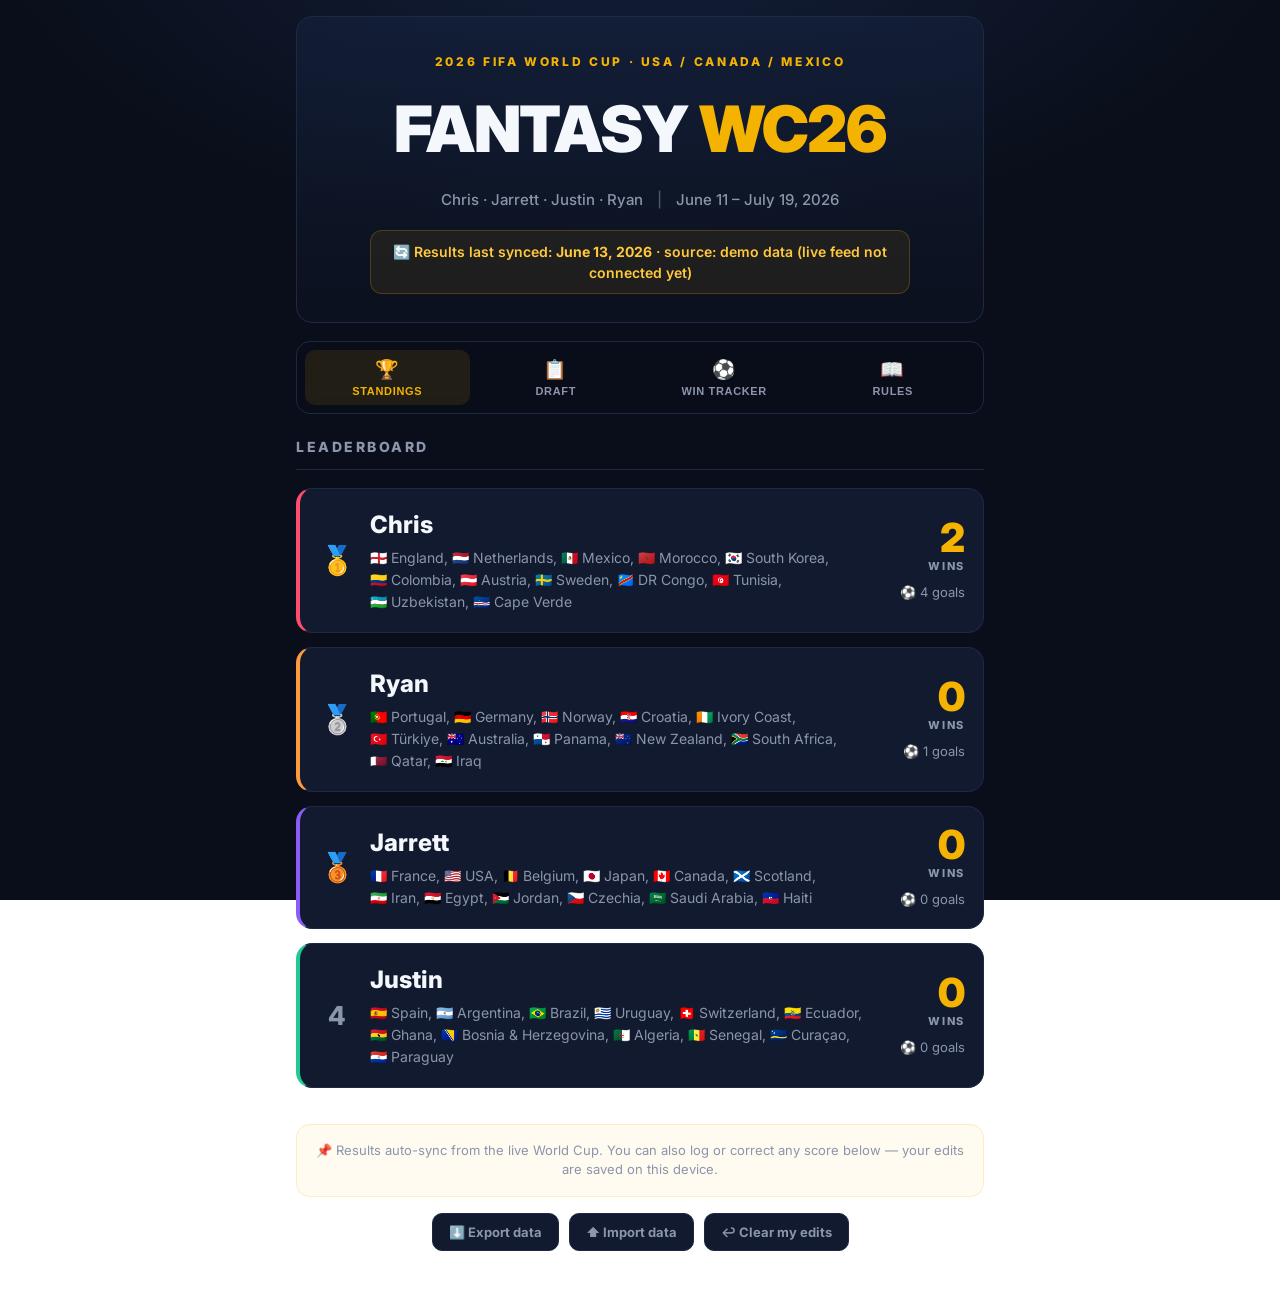
==== index.html @ e70eba18 "Add Fantasy WC26 World Cup draft tracker site Static site (Standings/Draft/Win Tracker/Rules) with: " ====
<!DOCTYPE html>
<html lang="en">
<head>
  <meta charset="UTF-8" />
  <meta name="viewport" content="width=device-width, initial-scale=1.0, viewport-fit=cover" />
  <meta name="theme-color" content="#0a0e1a" />
  <title>Fantasy WC26 — World Cup Draft Tracker</title>
  <meta name="description" content="Live standings for our 2026 FIFA World Cup fantasy draft." />
  <link rel="preconnect" href="https://fonts.googleapis.com" />
  <link rel="preconnect" href="https://fonts.gstatic.com" crossorigin />
  <link href="https://fonts.googleapis.com/css2?family=Inter:wght@400;500;600;700;800;900&display=swap" rel="stylesheet" />
  <link rel="stylesheet" href="css/styles.css" />
</head>
<body>
  <div class="app">
    <!-- Header -->
    <header class="hero">
      <p class="hero__kicker" id="heroKicker">2026 FIFA World Cup · USA / Canada / Mexico</p>
      <h1 class="hero__title">FANTASY <span>WC26</span></h1>
      <p class="hero__meta">
        <span id="heroPlayers">Chris · Jarrett · Justin · Ryan</span>
        <span class="hero__sep">|</span>
        <span id="heroDates">June 11 – July 19, 2026</span>
      </p>
      <p class="hero__sync" id="syncLine">🔄 Loading results…</p>
    </header>

    <!-- Tabs -->
    <nav class="tabs" role="tablist">
      <button class="tab is-active" data-tab="standings" role="tab"><span class="tab__icon">🏆</span><span>STANDINGS</span></button>
      <button class="tab" data-tab="draft" role="tab"><span class="tab__icon">📋</span><span>DRAFT</span></button>
      <button class="tab" data-tab="tracker" role="tab"><span class="tab__icon">⚽</span><span>WIN TRACKER</span></button>
      <button class="tab" data-tab="rules" role="tab"><span class="tab__icon">📖</span><span>RULES</span></button>
    </nav>

    <main class="content">
      <section class="panel is-active" id="panel-standings" role="tabpanel"></section>
      <section class="panel" id="panel-draft" role="tabpanel"></section>
      <section class="panel" id="panel-tracker" role="tabpanel"></section>
      <section class="panel" id="panel-rules" role="tabpanel"></section>
    </main>

    <footer class="footer">
      <div class="note" id="footerNote">
        📌 Results auto-sync from the live World Cup. You can also log or correct any score below — your edits are saved on this device.
      </div>
      <div class="footer__tools">
        <button class="btn btn--ghost" id="exportBtn">⬇️ Export data</button>
        <button class="btn btn--ghost" id="importBtn">⬆️ Import data</button>
        <button class="btn btn--ghost" id="resetBtn">↩️ Clear my edits</button>
        <input type="file" id="importFile" accept="application/json" hidden />
      </div>
    </footer>
  </div>

  <script src="js/config.js"></script>
  <script src="js/app.js"></script>
</body>
</html>
---- css/styles.css ----
:root {
  --bg: #0a0e1a;
  --bg-2: #0d1424;
  --card: #111a2e;
  --card-2: #0f1729;
  --line: #1e2a44;
  --text: #f4f7fc;
  --muted: #8b95ab;
  --gold: #f5b301;
  --gold-soft: #ffc93c;
  --green: #22c993;
  --red: #ff4d6d;
  --radius: 16px;
  --maxw: 720px;
}

* { box-sizing: border-box; }
html, body { margin: 0; padding: 0; }
body {
  background: radial-gradient(1200px 600px at 50% -10%, #13203b 0%, var(--bg) 55%) fixed;
  color: var(--text);
  font-family: "Inter", -apple-system, BlinkMacSystemFont, "Segoe UI", sans-serif;
  -webkit-font-smoothing: antialiased;
  line-height: 1.5;
}

.app { max-width: var(--maxw); margin: 0 auto; padding: 0 16px 64px; }

/* ---- Hero ---- */
.hero {
  text-align: center;
  padding: 36px 18px 28px;
  margin: 16px 0 0;
  background: linear-gradient(180deg, rgba(20,33,60,.65), rgba(13,20,36,.4));
  border: 1px solid var(--line);
  border-radius: var(--radius);
}
.hero__kicker {
  margin: 0 0 10px; font-size: 12px; font-weight: 800; letter-spacing: .22em;
  color: var(--gold); text-transform: uppercase;
}
.hero__title {
  margin: 0; font-size: clamp(36px, 11vw, 64px); font-weight: 900; letter-spacing: -.02em;
}
.hero__title span { color: var(--gold); }
.hero__meta { margin: 12px 0 0; color: var(--muted); font-size: 15px; font-weight: 500; }
.hero__sep { margin: 0 10px; opacity: .5; }
.hero__sync {
  margin: 18px auto 0; max-width: 540px; font-size: 14px; font-weight: 600;
  color: var(--gold-soft); background: rgba(245,179,1,.08);
  border: 1px solid rgba(245,179,1,.22); border-radius: 12px; padding: 10px 14px;
}

/* ---- Tabs ---- */
.tabs {
  position: sticky; top: 0; z-index: 5;
  display: grid; grid-template-columns: repeat(4, 1fr);
  gap: 4px; margin: 18px 0 22px; padding: 8px;
  background: rgba(10,14,26,.92); backdrop-filter: blur(10px);
  border: 1px solid var(--line); border-radius: 14px;
}
.tab {
  display: flex; flex-direction: column; align-items: center; gap: 4px;
  background: none; border: 0; color: var(--muted); cursor: pointer;
  padding: 8px 4px; border-radius: 10px; font-size: 11px; font-weight: 800;
  letter-spacing: .06em; transition: .15s;
}
.tab__icon { font-size: 19px; }
.tab:hover { color: var(--text); }
.tab.is-active { color: var(--gold); background: rgba(245,179,1,.1); }

/* ---- Panels ---- */
.panel { display: none; animation: fade .25s ease; }
.panel.is-active { display: block; }
@keyframes fade { from { opacity: 0; transform: translateY(6px); } to { opacity: 1; transform: none; } }

.section-title {
  font-size: 14px; font-weight: 800; letter-spacing: .18em; text-transform: uppercase;
  color: var(--muted); border-bottom: 1px solid var(--line); padding-bottom: 12px; margin: 4px 0 18px;
}

/* ---- Leaderboard ---- */
.lb-list { display: flex; flex-direction: column; gap: 14px; }
.lb-card {
  display: grid; grid-template-columns: 46px 1fr auto; align-items: center; gap: 10px;
  background: var(--card); border: 1px solid var(--line); border-left: 4px solid var(--c);
  border-radius: var(--radius); padding: 18px 18px 18px 14px;
}
.lb-rank { font-size: 28px; text-align: center; }
.rank__num { font-size: 26px; font-weight: 800; color: var(--muted); }
.lb-name { font-size: 24px; font-weight: 800; margin-bottom: 4px; }
.lb-teams { color: var(--muted); font-size: 14px; line-height: 1.6; }
.lb-score { text-align: right; min-width: 86px; }
.lb-wins { font-size: 40px; font-weight: 900; color: var(--gold); line-height: 1; }
.lb-wins-label { font-size: 11px; font-weight: 800; letter-spacing: .15em; color: var(--muted); }
.lb-goals { font-size: 13px; color: var(--muted); margin-top: 8px; white-space: nowrap; }

/* ---- Chips ---- */
.chip {
  display: inline-block; font-size: 12px; font-weight: 700; color: #fff;
  background: var(--c); border-radius: 999px; padding: 2px 10px; line-height: 1.5;
  white-space: nowrap;
}
.chip--none { background: #33405e; color: var(--muted); }

/* ---- Draft ---- */
.draft-grid { display: grid; grid-template-columns: 1fr 1fr; gap: 14px; }
.draft-card {
  background: var(--card); border: 1px solid var(--line); border-top: 4px solid var(--c);
  border-radius: var(--radius); padding: 16px;
}
.draft-card__head { display: flex; align-items: baseline; justify-content: space-between; margin-bottom: 12px; }
.draft-card__head h3 { margin: 0; font-size: 19px; font-weight: 800; }
.draft-card__count { font-size: 12px; color: var(--muted); font-weight: 600; }
.draft-card__teams { list-style: none; margin: 0; padding: 0; display: flex; flex-direction: column; gap: 7px; }
.draft-card__teams li { font-size: 14px; color: var(--text); }
.dt-flag { margin-right: 4px; }

/* ---- Win tracker ---- */
.trk-help { color: var(--muted); font-size: 13px; margin: -8px 0 20px; }
.trk-group { margin-bottom: 26px; }
.trk-group__title {
  font-size: 13px; font-weight: 800; letter-spacing: .14em; text-transform: uppercase;
  color: var(--muted); margin: 0 0 12px;
}
.match {
  display: grid; grid-template-columns: 1fr auto auto; align-items: center; gap: 12px;
  background: var(--card); border: 1px solid var(--line); border-radius: 14px;
  padding: 14px; margin-bottom: 10px;
}
.match__teams { display: flex; flex-direction: column; gap: 6px; min-width: 0; }
.mt { font-size: 15px; font-weight: 600; display: flex; align-items: center; gap: 6px; flex-wrap: wrap; }
.mt__flag { font-size: 17px; }
.mt__vs { font-size: 12px; color: var(--muted); font-weight: 700; padding-left: 2px; }
.match__score { display: flex; align-items: center; gap: 6px; }
.score {
  width: 46px; height: 46px; text-align: center; font-size: 19px; font-weight: 800;
  color: var(--text); background: var(--card-2); border: 1px solid var(--line);
  border-radius: 10px; -moz-appearance: textfield;
}
.score::-webkit-outer-spin-button, .score::-webkit-inner-spin-button { -webkit-appearance: none; margin: 0; }
.score__dash { color: var(--muted); font-weight: 700; }
.match__pills { display: flex; gap: 6px; }
.pill {
  width: 38px; height: 38px; border-radius: 9px; border: 1px solid var(--line);
  background: var(--card-2); font-weight: 800; font-size: 14px; cursor: pointer; transition: .12s;
}
.pill--win { color: var(--green); }
.pill--draw { color: var(--gold); }
.pill--loss { color: var(--red); }
.pill--win.is-on { background: var(--green); color: #04130d; border-color: var(--green); }
.pill--draw.is-on { background: var(--gold); color: #1a1400; border-color: var(--gold); }
.pill--loss.is-on { background: var(--red); color: #1f0008; border-color: var(--red); }

.tag {
  font-size: 9px; font-weight: 800; letter-spacing: .1em; padding: 2px 6px;
  border-radius: 6px; margin-left: 6px; vertical-align: middle;
}
.tag--live { background: var(--red); color: #fff; animation: pulse 1.4s infinite; }
.tag--edit { background: #33405e; color: var(--muted); }
@keyframes pulse { 50% { opacity: .5; } }

/* ---- Add match ---- */
.add-match {
  background: var(--card); border: 1px dashed var(--line); border-radius: 14px;
  padding: 14px 16px; margin-top: 18px;
}
.add-match summary { cursor: pointer; font-weight: 700; color: var(--gold-soft); }
.add-match__grid {
  display: grid; grid-template-columns: 1fr 1fr; gap: 12px; margin: 16px 0;
}
.add-match__full { grid-column: 1 / -1; }
.add-match label { display: flex; flex-direction: column; gap: 5px; font-size: 12px; color: var(--muted); font-weight: 700; }
.add-match input, .add-match select {
  background: var(--card-2); border: 1px solid var(--line); border-radius: 9px;
  color: var(--text); padding: 9px 10px; font-size: 14px; font-family: inherit;
}

/* ---- Rules ---- */
.rule-card {
  background: var(--card); border: 1px solid var(--line); border-radius: var(--radius);
  padding: 18px 20px; margin-bottom: 14px;
}
.rule-card h3 { margin: 0 0 10px; font-size: 18px; color: var(--gold-soft); font-weight: 800; }
.rule-card p { margin: 0; color: var(--text); }
.rule-card ol { margin: 0; padding-left: 20px; color: var(--text); }
.rule-card li { margin-bottom: 8px; }
.rule-card b { color: var(--text); }

/* ---- Buttons / footer ---- */
.footer { margin-top: 36px; }
.note {
  background: rgba(245,179,1,.06); border: 1px solid rgba(245,179,1,.2);
  border-radius: 14px; padding: 16px; text-align: center; color: var(--muted); font-size: 13px;
}
.footer__tools { display: flex; gap: 10px; justify-content: center; margin-top: 16px; flex-wrap: wrap; }
.btn {
  border-radius: 10px; padding: 10px 16px; font-weight: 700; font-size: 13px;
  cursor: pointer; font-family: inherit; border: 1px solid var(--line); transition: .12s;
}
.btn--ghost { background: var(--card); color: var(--muted); }
.btn--ghost:hover { color: var(--text); border-color: var(--gold); }
.btn--solid { background: var(--gold); color: #1a1400; border-color: var(--gold); margin-top: 4px; }
.btn--solid:hover { background: var(--gold-soft); }
.empty { color: var(--muted); text-align: center; padding: 24px; }

/* ---- Responsive ---- */
@media (max-width: 560px) {
  .draft-grid { grid-template-columns: 1fr; }
  .lb-card { grid-template-columns: 38px 1fr auto; padding-left: 12px; }
  .lb-name { font-size: 21px; }
  .match { grid-template-columns: 1fr; }
  .match__score, .match__pills { justify-content: flex-start; }
  .add-match__grid { grid-template-columns: 1fr; }
}
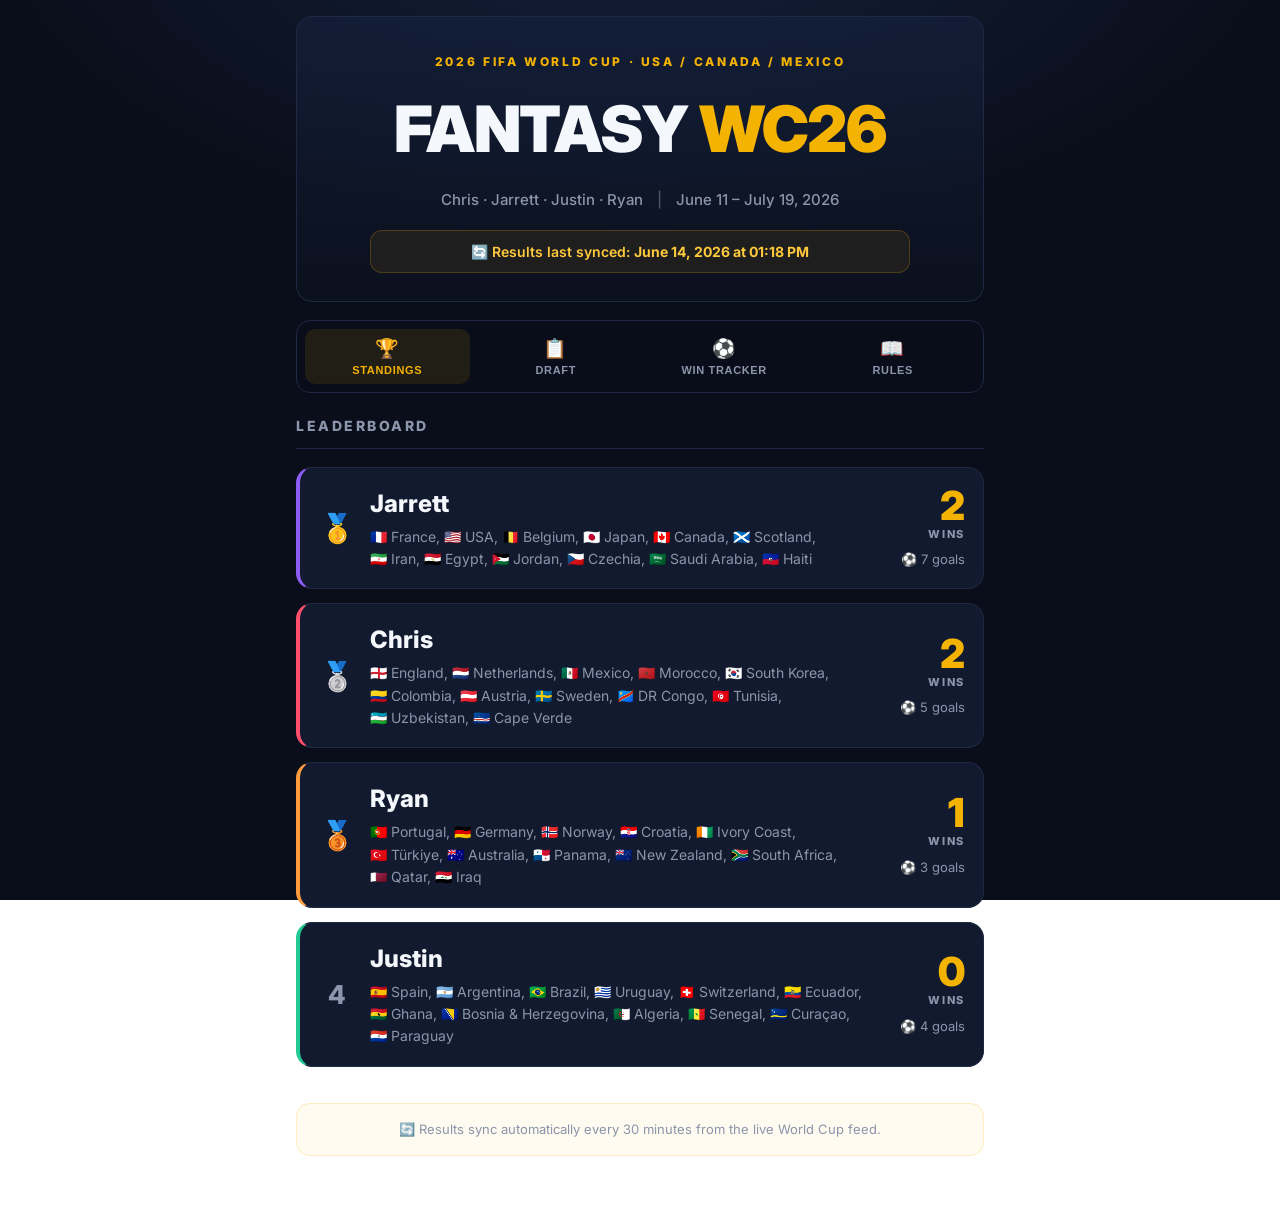
==== commit 52773dc7: "Remove manual entry — site is now read-only, results auto-sync only https://claude.ai/code/session_0" ====
--- a/index.html
+++ b/index.html
@@ -6,6 +6,12 @@
   <meta name="theme-color" content="#0a0e1a" />
   <title>Fantasy WC26 — World Cup Draft Tracker</title>
   <meta name="description" content="Live standings for our 2026 FIFA World Cup fantasy draft." />
+  <link rel="icon" href="favicon.svg" type="image/svg+xml" />
+  <link rel="apple-touch-icon" href="favicon.svg" />
+  <link rel="manifest" href="manifest.webmanifest" />
+  <meta name="apple-mobile-web-app-capable" content="yes" />
+  <meta name="apple-mobile-web-app-status-bar-style" content="black-translucent" />
+  <meta name="apple-mobile-web-app-title" content="WC26" />
   <link rel="preconnect" href="https://fonts.googleapis.com" />
   <link rel="preconnect" href="https://fonts.gstatic.com" crossorigin />
   <link href="https://fonts.googleapis.com/css2?family=Inter:wght@400;500;600;700;800;900&display=swap" rel="stylesheet" />
@@ -41,14 +47,8 @@
     </main>
 
     <footer class="footer">
-      <div class="note" id="footerNote">
-        📌 Results auto-sync from the live World Cup. You can also log or correct any score below — your edits are saved on this device.
-      </div>
-      <div class="footer__tools">
-        <button class="btn btn--ghost" id="exportBtn">⬇️ Export data</button>
-        <button class="btn btn--ghost" id="importBtn">⬆️ Import data</button>
-        <button class="btn btn--ghost" id="resetBtn">↩️ Clear my edits</button>
-        <input type="file" id="importFile" accept="application/json" hidden />
+      <div class="note">
+        🔄 Results sync automatically every 30 minutes from the live World Cup feed.
       </div>
     </footer>
   </div>
--- a/css/styles.css
+++ b/css/styles.css
@@ -79,6 +79,22 @@
   color: var(--muted); border-bottom: 1px solid var(--line); padding-bottom: 12px; margin: 4px 0 18px;
 }
 
+.hero__sync.is-flash { animation: flashSync 1.2s ease; }
+@keyframes flashSync {
+  0%, 100% { background: rgba(245,179,1,.08); }
+  30% { background: rgba(34,201,147,.22); border-color: var(--green); }
+}
+
+/* ---- Champion banner ---- */
+.champ-banner {
+  display: flex; align-items: center; gap: 16px; margin-bottom: 20px;
+  background: linear-gradient(135deg, rgba(245,179,1,.18), rgba(245,179,1,.05));
+  border: 1px solid rgba(245,179,1,.4); border-radius: var(--radius); padding: 18px 20px;
+}
+.champ-banner__cup { font-size: 40px; }
+.champ-banner__title { font-size: 19px; font-weight: 800; }
+.champ-banner__owner { color: var(--muted); font-size: 14px; margin-top: 6px; }
+
 /* ---- Leaderboard ---- */
 .lb-list { display: flex; flex-direction: column; gap: 14px; }
 .lb-card {
@@ -113,8 +129,16 @@
 .draft-card__head h3 { margin: 0; font-size: 19px; font-weight: 800; }
 .draft-card__count { font-size: 12px; color: var(--muted); font-weight: 600; }
 .draft-card__teams { list-style: none; margin: 0; padding: 0; display: flex; flex-direction: column; gap: 7px; }
-.draft-card__teams li { font-size: 14px; color: var(--text); }
-.dt-flag { margin-right: 4px; }
+.draft-card__teams li { font-size: 14px; color: var(--text); display: flex; align-items: center; gap: 6px; }
+.dt-flag { flex: none; }
+.dt-name { flex: 1 1 auto; min-width: 0; }
+.dt-rec { flex: none; font-size: 12px; font-weight: 700; color: var(--gold-soft); }
+.dt-rec--none { color: var(--muted); font-weight: 500; }
+.dt-out {
+  flex: none; font-size: 9px; font-weight: 800; letter-spacing: .08em;
+  background: rgba(255,77,109,.18); color: var(--red); border: 1px solid rgba(255,77,109,.4);
+  border-radius: 5px; padding: 1px 5px;
+}
 
 /* ---- Win tracker ---- */
 .trk-help { color: var(--muted); font-size: 13px; margin: -8px 0 20px; }
@@ -124,33 +148,25 @@
   color: var(--muted); margin: 0 0 12px;
 }
 .match {
-  display: grid; grid-template-columns: 1fr auto auto; align-items: center; gap: 12px;
+  display: flex; align-items: center; justify-content: space-between; gap: 12px;
   background: var(--card); border: 1px solid var(--line); border-radius: 14px;
-  padding: 14px; margin-bottom: 10px;
-}
-.match__teams { display: flex; flex-direction: column; gap: 6px; min-width: 0; }
+  padding: 14px 16px; margin-bottom: 10px;
+}
+.match__teams { display: flex; flex-direction: column; gap: 6px; min-width: 0; flex: 1; }
 .mt { font-size: 15px; font-weight: 600; display: flex; align-items: center; gap: 6px; flex-wrap: wrap; }
 .mt__flag { font-size: 17px; }
 .mt__vs { font-size: 12px; color: var(--muted); font-weight: 700; padding-left: 2px; }
-.match__score { display: flex; align-items: center; gap: 6px; }
-.score {
-  width: 46px; height: 46px; text-align: center; font-size: 19px; font-weight: 800;
-  color: var(--text); background: var(--card-2); border: 1px solid var(--line);
-  border-radius: 10px; -moz-appearance: textfield;
-}
-.score::-webkit-outer-spin-button, .score::-webkit-inner-spin-button { -webkit-appearance: none; margin: 0; }
-.score__dash { color: var(--muted); font-weight: 700; }
-.match__pills { display: flex; gap: 6px; }
-.pill {
-  width: 38px; height: 38px; border-radius: 9px; border: 1px solid var(--line);
-  background: var(--card-2); font-weight: 800; font-size: 14px; cursor: pointer; transition: .12s;
-}
-.pill--win { color: var(--green); }
-.pill--draw { color: var(--gold); }
-.pill--loss { color: var(--red); }
-.pill--win.is-on { background: var(--green); color: #04130d; border-color: var(--green); }
-.pill--draw.is-on { background: var(--gold); color: #1a1400; border-color: var(--gold); }
-.pill--loss.is-on { background: var(--red); color: #1f0008; border-color: var(--red); }
+.match__right { display: flex; flex-direction: column; align-items: flex-end; gap: 6px; flex: none; }
+.match__score-display {
+  font-size: 22px; font-weight: 900; color: var(--text); letter-spacing: .04em; white-space: nowrap;
+}
+.result-badge {
+  font-size: 11px; font-weight: 800; letter-spacing: .06em; padding: 3px 9px;
+  border-radius: 7px; white-space: nowrap;
+}
+.result-badge--w { background: rgba(34,201,147,.15); color: var(--green); border: 1px solid rgba(34,201,147,.3); }
+.result-badge--l { background: rgba(255,77,109,.12); color: var(--red); border: 1px solid rgba(255,77,109,.25); }
+.result-badge--d { background: rgba(245,179,1,.1); color: var(--gold-soft); border: 1px solid rgba(245,179,1,.25); }
 
 .tag {
   font-size: 9px; font-weight: 800; letter-spacing: .1em; padding: 2px 6px;
@@ -160,21 +176,6 @@
 .tag--edit { background: #33405e; color: var(--muted); }
 @keyframes pulse { 50% { opacity: .5; } }
 
-/* ---- Add match ---- */
-.add-match {
-  background: var(--card); border: 1px dashed var(--line); border-radius: 14px;
-  padding: 14px 16px; margin-top: 18px;
-}
-.add-match summary { cursor: pointer; font-weight: 700; color: var(--gold-soft); }
-.add-match__grid {
-  display: grid; grid-template-columns: 1fr 1fr; gap: 12px; margin: 16px 0;
-}
-.add-match__full { grid-column: 1 / -1; }
-.add-match label { display: flex; flex-direction: column; gap: 5px; font-size: 12px; color: var(--muted); font-weight: 700; }
-.add-match input, .add-match select {
-  background: var(--card-2); border: 1px solid var(--line); border-radius: 9px;
-  color: var(--text); padding: 9px 10px; font-size: 14px; font-family: inherit;
-}
 
 /* ---- Rules ---- */
 .rule-card {
@@ -193,15 +194,6 @@
   background: rgba(245,179,1,.06); border: 1px solid rgba(245,179,1,.2);
   border-radius: 14px; padding: 16px; text-align: center; color: var(--muted); font-size: 13px;
 }
-.footer__tools { display: flex; gap: 10px; justify-content: center; margin-top: 16px; flex-wrap: wrap; }
-.btn {
-  border-radius: 10px; padding: 10px 16px; font-weight: 700; font-size: 13px;
-  cursor: pointer; font-family: inherit; border: 1px solid var(--line); transition: .12s;
-}
-.btn--ghost { background: var(--card); color: var(--muted); }
-.btn--ghost:hover { color: var(--text); border-color: var(--gold); }
-.btn--solid { background: var(--gold); color: #1a1400; border-color: var(--gold); margin-top: 4px; }
-.btn--solid:hover { background: var(--gold-soft); }
 .empty { color: var(--muted); text-align: center; padding: 24px; }
 
 /* ---- Responsive ---- */
@@ -209,7 +201,6 @@
   .draft-grid { grid-template-columns: 1fr; }
   .lb-card { grid-template-columns: 38px 1fr auto; padding-left: 12px; }
   .lb-name { font-size: 21px; }
-  .match { grid-template-columns: 1fr; }
-  .match__score, .match__pills { justify-content: flex-start; }
-  .add-match__grid { grid-template-columns: 1fr; }
-}
+  .match { flex-direction: column; align-items: flex-start; }
+  .match__right { align-items: flex-start; }
+}
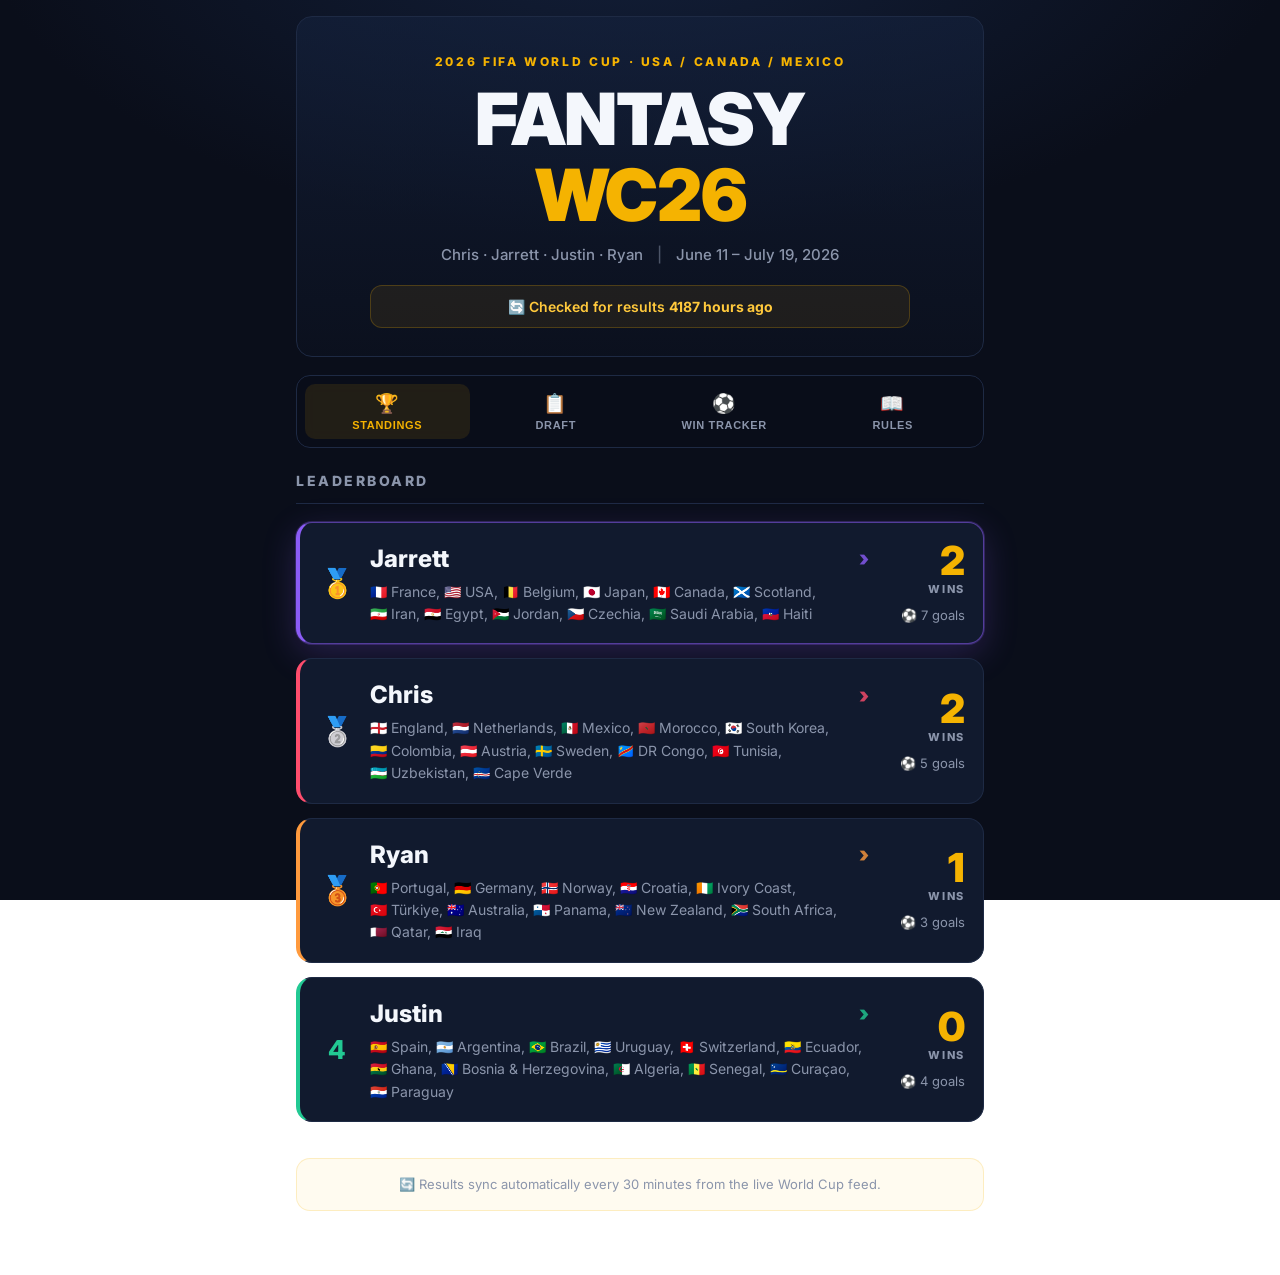
==== commit 0a75ed85: "Add clickable player/team breakdown modals; fix stale-code SW; dynamic color polish - Tap any player" ====
--- a/index.html
+++ b/index.html
@@ -53,7 +53,10 @@
     </footer>
   </div>
 
+  <div id="modal" class="modal" hidden></div>
+
   <script src="js/config.js"></script>
   <script src="js/app.js"></script>
+
 </body>
 </html>
--- a/css/styles.css
+++ b/css/styles.css
@@ -40,15 +40,21 @@
   color: var(--gold); text-transform: uppercase;
 }
 .hero__title {
-  margin: 0; font-size: clamp(36px, 11vw, 64px); font-weight: 900; letter-spacing: -.02em;
-}
-.hero__title span { color: var(--gold); }
+  margin: 0; font-size: clamp(48px, 13vw, 72px); font-weight: 900; letter-spacing: -.02em;
+  line-height: 1.05;
+}
+.hero__title span { color: var(--gold); display: block; }
 .hero__meta { margin: 12px 0 0; color: var(--muted); font-size: 15px; font-weight: 500; }
 .hero__sep { margin: 0 10px; opacity: .5; }
 .hero__sync {
   margin: 18px auto 0; max-width: 540px; font-size: 14px; font-weight: 600;
   color: var(--gold-soft); background: rgba(245,179,1,.08);
   border: 1px solid rgba(245,179,1,.22); border-radius: 12px; padding: 10px 14px;
+}
+.hero__sync.is-flash { animation: flashSync 1.2s ease; }
+@keyframes flashSync {
+  0%, 100% { background: rgba(245,179,1,.08); }
+  30% { background: rgba(34,201,147,.22); border-color: var(--green); }
 }
 
 /* ---- Tabs ---- */
@@ -79,12 +85,6 @@
   color: var(--muted); border-bottom: 1px solid var(--line); padding-bottom: 12px; margin: 4px 0 18px;
 }
 
-.hero__sync.is-flash { animation: flashSync 1.2s ease; }
-@keyframes flashSync {
-  0%, 100% { background: rgba(245,179,1,.08); }
-  30% { background: rgba(34,201,147,.22); border-color: var(--green); }
-}
-
 /* ---- Champion banner ---- */
 .champ-banner {
   display: flex; align-items: center; gap: 16px; margin-bottom: 20px;
@@ -101,10 +101,22 @@
   display: grid; grid-template-columns: 46px 1fr auto; align-items: center; gap: 10px;
   background: var(--card); border: 1px solid var(--line); border-left: 4px solid var(--c);
   border-radius: var(--radius); padding: 18px 18px 18px 14px;
+  transition: box-shadow .2s;
+}
+.lb-card.clickable { cursor: pointer; }
+.lb-card.clickable:hover { border-color: var(--c); }
+.lb-card.is-leader {
+  border-color: color-mix(in srgb, var(--c) 55%, transparent);
+  border-left-color: var(--c);
+  box-shadow: 0 0 0 1px color-mix(in srgb, var(--c) 25%, transparent),
+              0 10px 34px color-mix(in srgb, var(--c) 22%, transparent);
 }
 .lb-rank { font-size: 28px; text-align: center; }
-.rank__num { font-size: 26px; font-weight: 800; color: var(--muted); }
-.lb-name { font-size: 24px; font-weight: 800; margin-bottom: 4px; }
+.rank__num { font-size: 26px; font-weight: 800; color: var(--c); }
+.lb-name { font-size: 24px; font-weight: 800; margin-bottom: 4px; display: flex; align-items: center; gap: 6px; }
+.lb-go { color: var(--c); font-weight: 900; font-size: 22px; opacity: .8; margin-left: auto; }
+.team-link { cursor: pointer; }
+.lb-teams .team-link:hover { color: var(--text); text-decoration: underline; }
 .lb-teams { color: var(--muted); font-size: 14px; line-height: 1.6; }
 .lb-score { text-align: right; min-width: 86px; }
 .lb-wins { font-size: 40px; font-weight: 900; color: var(--gold); line-height: 1; }
@@ -127,7 +139,7 @@
 }
 .draft-card__head { display: flex; align-items: baseline; justify-content: space-between; margin-bottom: 12px; }
 .draft-card__head h3 { margin: 0; font-size: 19px; font-weight: 800; }
-.draft-card__count { font-size: 12px; color: var(--muted); font-weight: 600; }
+.draft-card__count { font-size: 12px; color: var(--gold-soft); font-weight: 700; }
 .draft-card__teams { list-style: none; margin: 0; padding: 0; display: flex; flex-direction: column; gap: 7px; }
 .draft-card__teams li { font-size: 14px; color: var(--text); display: flex; align-items: center; gap: 6px; }
 .dt-flag { flex: none; }
@@ -141,41 +153,55 @@
 }
 
 /* ---- Win tracker ---- */
-.trk-help { color: var(--muted); font-size: 13px; margin: -8px 0 20px; }
-.trk-group { margin-bottom: 26px; }
+.trk-group { margin-bottom: 30px; }
 .trk-group__title {
   font-size: 13px; font-weight: 800; letter-spacing: .14em; text-transform: uppercase;
   color: var(--muted); margin: 0 0 12px;
 }
+
+/* Match card: scoreboard style */
 .match {
-  display: flex; align-items: center; justify-content: space-between; gap: 12px;
-  background: var(--card); border: 1px solid var(--line); border-radius: 14px;
-  padding: 14px 16px; margin-bottom: 10px;
-}
-.match__teams { display: flex; flex-direction: column; gap: 6px; min-width: 0; flex: 1; }
-.mt { font-size: 15px; font-weight: 600; display: flex; align-items: center; gap: 6px; flex-wrap: wrap; }
-.mt__flag { font-size: 17px; }
-.mt__vs { font-size: 12px; color: var(--muted); font-weight: 700; padding-left: 2px; }
-.match__right { display: flex; flex-direction: column; align-items: flex-end; gap: 6px; flex: none; }
+  background: var(--card); border: 1px solid var(--line); border-left: 4px solid transparent;
+  border-radius: 14px; padding: 14px 16px; margin-bottom: 10px;
+}
+.match.is-live { border-left-color: var(--red); }
+.match.is-home-win { border-left-color: var(--green); }
+.match.is-away-win { border-left-color: var(--red); }
+.match.is-draw { border-left-color: var(--gold); }
+.match.is-scheduled { border-left-color: var(--line); }
+
+.match__scoreboard {
+  display: grid; grid-template-columns: 1fr auto 1fr; align-items: center; gap: 10px;
+}
+.match__team { display: flex; flex-direction: column; gap: 4px; }
+.match__team--home { align-items: flex-start; }
+.match__team--away { align-items: flex-end; text-align: right; }
+.mt__flag { font-size: 20px; line-height: 1; }
+.mt__name { font-size: 15px; font-weight: 700; }
+.mt__chip { margin-top: 2px; }
+
+.match__center { display: flex; flex-direction: column; align-items: center; gap: 6px; }
 .match__score-display {
-  font-size: 22px; font-weight: 900; color: var(--text); letter-spacing: .04em; white-space: nowrap;
-}
+  font-size: 28px; font-weight: 900; letter-spacing: .05em; white-space: nowrap; color: var(--text);
+}
+.match__score-display.is-pending { color: var(--muted); font-size: 22px; }
+
 .result-badge {
-  font-size: 11px; font-weight: 800; letter-spacing: .06em; padding: 3px 9px;
-  border-radius: 7px; white-space: nowrap;
+  font-size: 10px; font-weight: 800; letter-spacing: .07em; padding: 3px 10px;
+  border-radius: 6px; white-space: nowrap; text-transform: uppercase;
 }
 .result-badge--w { background: rgba(34,201,147,.15); color: var(--green); border: 1px solid rgba(34,201,147,.3); }
 .result-badge--l { background: rgba(255,77,109,.12); color: var(--red); border: 1px solid rgba(255,77,109,.25); }
 .result-badge--d { background: rgba(245,179,1,.1); color: var(--gold-soft); border: 1px solid rgba(245,179,1,.25); }
 
-.tag {
-  font-size: 9px; font-weight: 800; letter-spacing: .1em; padding: 2px 6px;
-  border-radius: 6px; margin-left: 6px; vertical-align: middle;
-}
-.tag--live { background: var(--red); color: #fff; animation: pulse 1.4s infinite; }
-.tag--edit { background: #33405e; color: var(--muted); }
+.tag--live {
+  font-size: 9px; font-weight: 800; letter-spacing: .1em; padding: 2px 7px;
+  border-radius: 6px; background: var(--red); color: #fff;
+  animation: pulse 1.4s infinite;
+}
 @keyframes pulse { 50% { opacity: .5; } }
 
+.match__date { font-size: 11px; color: var(--muted); font-weight: 600; margin-top: 8px; text-align: center; }
 
 /* ---- Rules ---- */
 .rule-card {
@@ -188,7 +214,7 @@
 .rule-card li { margin-bottom: 8px; }
 .rule-card b { color: var(--text); }
 
-/* ---- Buttons / footer ---- */
+/* ---- Footer ---- */
 .footer { margin-top: 36px; }
 .note {
   background: rgba(245,179,1,.06); border: 1px solid rgba(245,179,1,.2);
@@ -196,11 +222,102 @@
 }
 .empty { color: var(--muted); text-align: center; padding: 24px; }
 
+/* clickable affordances */
+.match__team.team-link { cursor: pointer; border-radius: 8px; padding: 4px; margin: -4px; transition: background .12s; }
+.match__team.team-link:hover { background: rgba(255,255,255,.04); }
+.draft-card__teams li.team-link { cursor: pointer; border-radius: 8px; padding: 4px 6px; margin: 0 -6px; transition: background .12s; }
+.draft-card__teams li.team-link:hover { background: rgba(255,255,255,.05); }
+
+/* =====================================================================
+   Modal / detail breakdowns
+   ===================================================================== */
+body.modal-open { overflow: hidden; }
+.modal { position: fixed; inset: 0; z-index: 50; display: flex; justify-content: center; align-items: flex-end; }
+.modal__backdrop { position: absolute; inset: 0; background: rgba(4,7,14,.7); backdrop-filter: blur(3px); animation: fade .2s ease; }
+.modal__sheet {
+  position: relative; width: 100%; max-width: var(--maxw); max-height: 92vh;
+  background: var(--bg-2); border: 1px solid var(--line);
+  border-radius: 20px 20px 0 0; display: flex; flex-direction: column;
+  animation: sheetUp .26s cubic-bezier(.2,.8,.2,1);
+}
+@keyframes sheetUp { from { transform: translateY(40px); opacity: .6; } to { transform: none; opacity: 1; } }
+.modal__bar {
+  display: flex; align-items: center; justify-content: space-between;
+  padding: 12px 14px; border-bottom: 1px solid var(--line); flex: none;
+}
+.modal__btn {
+  background: none; border: 0; color: var(--gold-soft); font-weight: 700; font-size: 15px;
+  cursor: pointer; font-family: inherit; padding: 6px 8px; border-radius: 8px;
+}
+.modal__btn:hover { background: rgba(255,255,255,.05); }
+.modal__close { color: var(--muted); }
+.modal__content { overflow-y: auto; padding: 20px; -webkit-overflow-scrolling: touch; }
+
+.detail__head { display: flex; align-items: center; gap: 14px; margin-bottom: 18px; }
+.detail__flag { font-size: 44px; line-height: 1; }
+.detail__rank {
+  width: 48px; height: 48px; flex: none; display: flex; align-items: center; justify-content: center;
+  font-size: 22px; font-weight: 900; border-radius: 12px;
+  background: color-mix(in srgb, var(--c) 18%, transparent);
+  border: 1px solid color-mix(in srgb, var(--c) 50%, transparent); color: var(--c);
+}
+.detail__title { font-size: 26px; font-weight: 900; }
+.detail__sub { color: var(--muted); font-size: 14px; margin-top: 2px; }
+
+.detail__stats {
+  display: grid; grid-template-columns: repeat(auto-fit, minmax(72px, 1fr)); gap: 8px; margin-bottom: 16px;
+}
+.stat { background: var(--card); border: 1px solid var(--line); border-radius: 12px; padding: 12px 8px; text-align: center; }
+.stat__v { font-size: 24px; font-weight: 900; color: var(--text); }
+.stat__v--sm { font-size: 13px; line-height: 1.3; padding: 5px 0; }
+.stat__k { font-size: 10px; font-weight: 700; letter-spacing: .08em; text-transform: uppercase; color: var(--muted); margin-top: 4px; }
+
+.detail__status {
+  text-align: center; font-weight: 800; font-size: 13px; letter-spacing: .04em;
+  padding: 10px; border-radius: 10px; margin-bottom: 18px;
+  background: rgba(34,201,147,.12); color: var(--green); border: 1px solid rgba(34,201,147,.25);
+}
+.detail__status.is-out { background: rgba(255,77,109,.12); color: var(--red); border-color: rgba(255,77,109,.3); }
+.detail__h { font-size: 12px; font-weight: 800; letter-spacing: .12em; text-transform: uppercase; color: var(--muted); margin: 0 0 12px; }
+
+.dt-match {
+  display: grid; grid-template-columns: 1fr auto; gap: 4px 12px; align-items: center;
+  background: var(--card); border: 1px solid var(--line); border-radius: 12px; padding: 12px 14px; margin-bottom: 8px;
+}
+.dt-match__opp { font-size: 15px; font-weight: 600; }
+.dt-match__opp .team-link:hover { text-decoration: underline; }
+.dt-match__score { font-size: 17px; font-weight: 800; white-space: nowrap; display: flex; align-items: center; gap: 8px; }
+.dt-match__meta { grid-column: 1 / -1; font-size: 11px; color: var(--muted); font-weight: 600; }
+
+.rb { font-size: 11px; font-weight: 900; width: 22px; height: 22px; display: inline-flex; align-items: center; justify-content: center; border-radius: 6px; }
+.rb--w { background: var(--green); color: #04130d; }
+.rb--l { background: var(--red); color: #1f0008; }
+.rb--d { background: var(--gold); color: #1a1400; }
+.rb--live { background: var(--red); color: #fff; width: auto; padding: 0 7px; animation: pulse 1.4s infinite; }
+
+.pd-teams { display: flex; flex-direction: column; gap: 7px; }
+.pd-team {
+  display: flex; align-items: center; justify-content: space-between; gap: 10px;
+  background: var(--card); border: 1px solid var(--line); border-radius: 12px; padding: 12px 14px; cursor: pointer;
+  transition: border-color .12s;
+}
+.pd-team:hover { border-color: var(--gold); }
+.pd-team__name { font-size: 15px; font-weight: 700; }
+.pd-team__rec { font-size: 12px; font-weight: 700; color: var(--gold-soft); display: flex; align-items: center; gap: 8px; white-space: nowrap; }
+.pd-team__rec .muted { color: var(--muted); font-weight: 500; }
+.pd-go { color: var(--muted); font-size: 18px; font-weight: 900; }
+
+/* ---- Responsive ---- */
+@media (min-width: 600px) {
+  .modal { align-items: center; }
+  .modal__sheet { border-radius: 20px; }
+}
+
 /* ---- Responsive ---- */
 @media (max-width: 560px) {
   .draft-grid { grid-template-columns: 1fr; }
   .lb-card { grid-template-columns: 38px 1fr auto; padding-left: 12px; }
-  .lb-name { font-size: 21px; }
-  .match { flex-direction: column; align-items: flex-start; }
-  .match__right { align-items: flex-start; }
-}
+  .lb-name { font-size: 20px; }
+  .match__score-display { font-size: 24px; }
+  .mt__name { font-size: 14px; }
+}
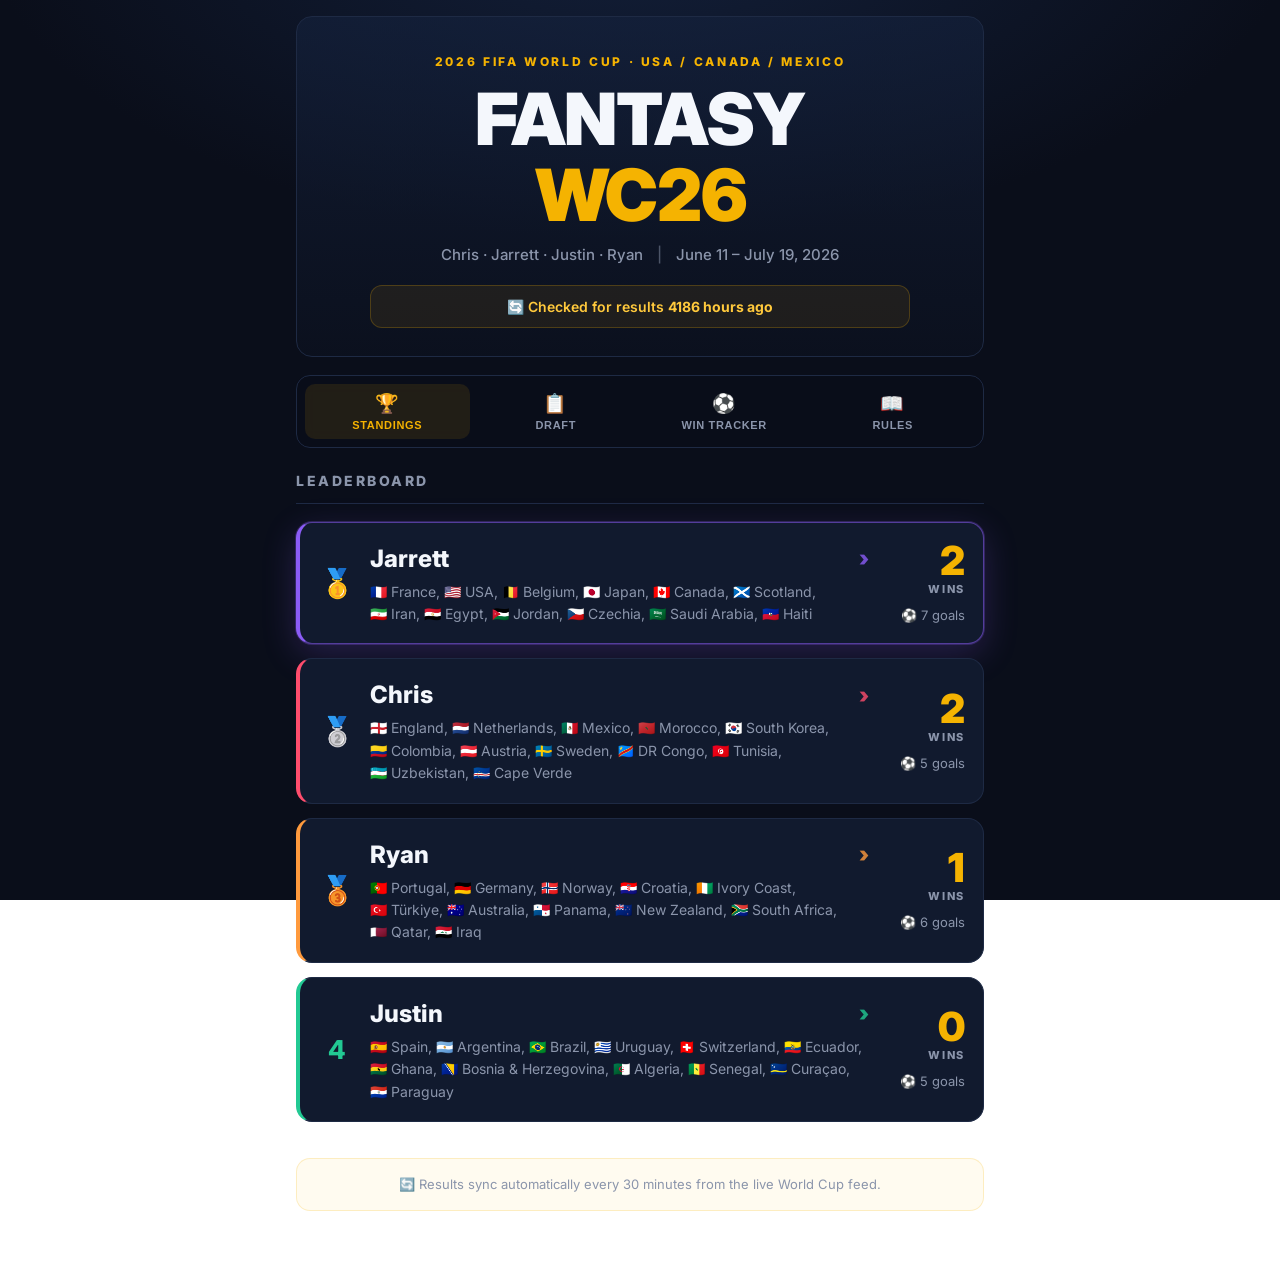
==== commit d1665cd1: "Add proactive SW update checks + manual refresh button iOS PWA never polls for a new service worker " ====
--- a/index.html
+++ b/index.html
@@ -28,7 +28,7 @@
         <span class="hero__sep">|</span>
         <span id="heroDates">June 11 – July 19, 2026</span>
       </p>
-      <p class="hero__sync" id="syncLine">🔄 Loading results…</p>
+      <p class="hero__sync" id="syncLine">🔄 Loading results… <button class="sync-refresh" onclick="location.reload()" title="Force refresh">↺</button></p>
     </header>
 
     <!-- Tabs -->
--- a/css/styles.css
+++ b/css/styles.css
@@ -52,6 +52,12 @@
   border: 1px solid rgba(245,179,1,.22); border-radius: 12px; padding: 10px 14px;
 }
 .hero__sync.is-flash { animation: flashSync 1.2s ease; }
+.sync-refresh {
+  background: none; border: none; color: inherit; font-size: 16px; font-weight: 900;
+  cursor: pointer; padding: 0 4px; vertical-align: middle; opacity: .7;
+  font-family: inherit; line-height: 1;
+}
+.sync-refresh:hover { opacity: 1; }
 @keyframes flashSync {
   0%, 100% { background: rgba(245,179,1,.08); }
   30% { background: rgba(34,201,147,.22); border-color: var(--green); }
@@ -214,6 +220,18 @@
 .rule-card li { margin-bottom: 8px; }
 .rule-card b { color: var(--text); }
 
+/* ---- Update banner ---- */
+#update-banner {
+  position: fixed; bottom: 0; left: 0; right: 0; z-index: 200;
+  display: flex; align-items: center; justify-content: center; gap: 14px;
+  background: var(--green); color: #04130d;
+  padding: 14px 20px; font-weight: 800; font-size: 15px;
+}
+#update-banner button {
+  background: rgba(0,0,0,.18); border: 0; color: inherit; font: inherit;
+  font-weight: 900; border-radius: 8px; padding: 6px 14px; cursor: pointer;
+}
+
 /* ---- Footer ---- */
 .footer { margin-top: 36px; }
 .note {
@@ -233,9 +251,10 @@
    ===================================================================== */
 body.modal-open { overflow: hidden; }
 .modal { position: fixed; inset: 0; z-index: 50; display: flex; justify-content: center; align-items: flex-end; }
+.modal[hidden] { display: none; }
 .modal__backdrop { position: absolute; inset: 0; background: rgba(4,7,14,.7); backdrop-filter: blur(3px); animation: fade .2s ease; }
 .modal__sheet {
-  position: relative; width: 100%; max-width: var(--maxw); max-height: 92vh;
+  position: relative; z-index: 1; width: 100%; max-width: var(--maxw); max-height: 92vh;
   background: var(--bg-2); border: 1px solid var(--line);
   border-radius: 20px 20px 0 0; display: flex; flex-direction: column;
   animation: sheetUp .26s cubic-bezier(.2,.8,.2,1);
@@ -251,7 +270,7 @@
 }
 .modal__btn:hover { background: rgba(255,255,255,.05); }
 .modal__close { color: var(--muted); }
-.modal__content { overflow-y: auto; padding: 20px; -webkit-overflow-scrolling: touch; }
+.modal__content { overflow-y: auto; padding: 20px; -webkit-overflow-scrolling: touch; overscroll-behavior: contain; touch-action: pan-y; }
 
 .detail__head { display: flex; align-items: center; gap: 14px; margin-bottom: 18px; }
 .detail__flag { font-size: 44px; line-height: 1; }
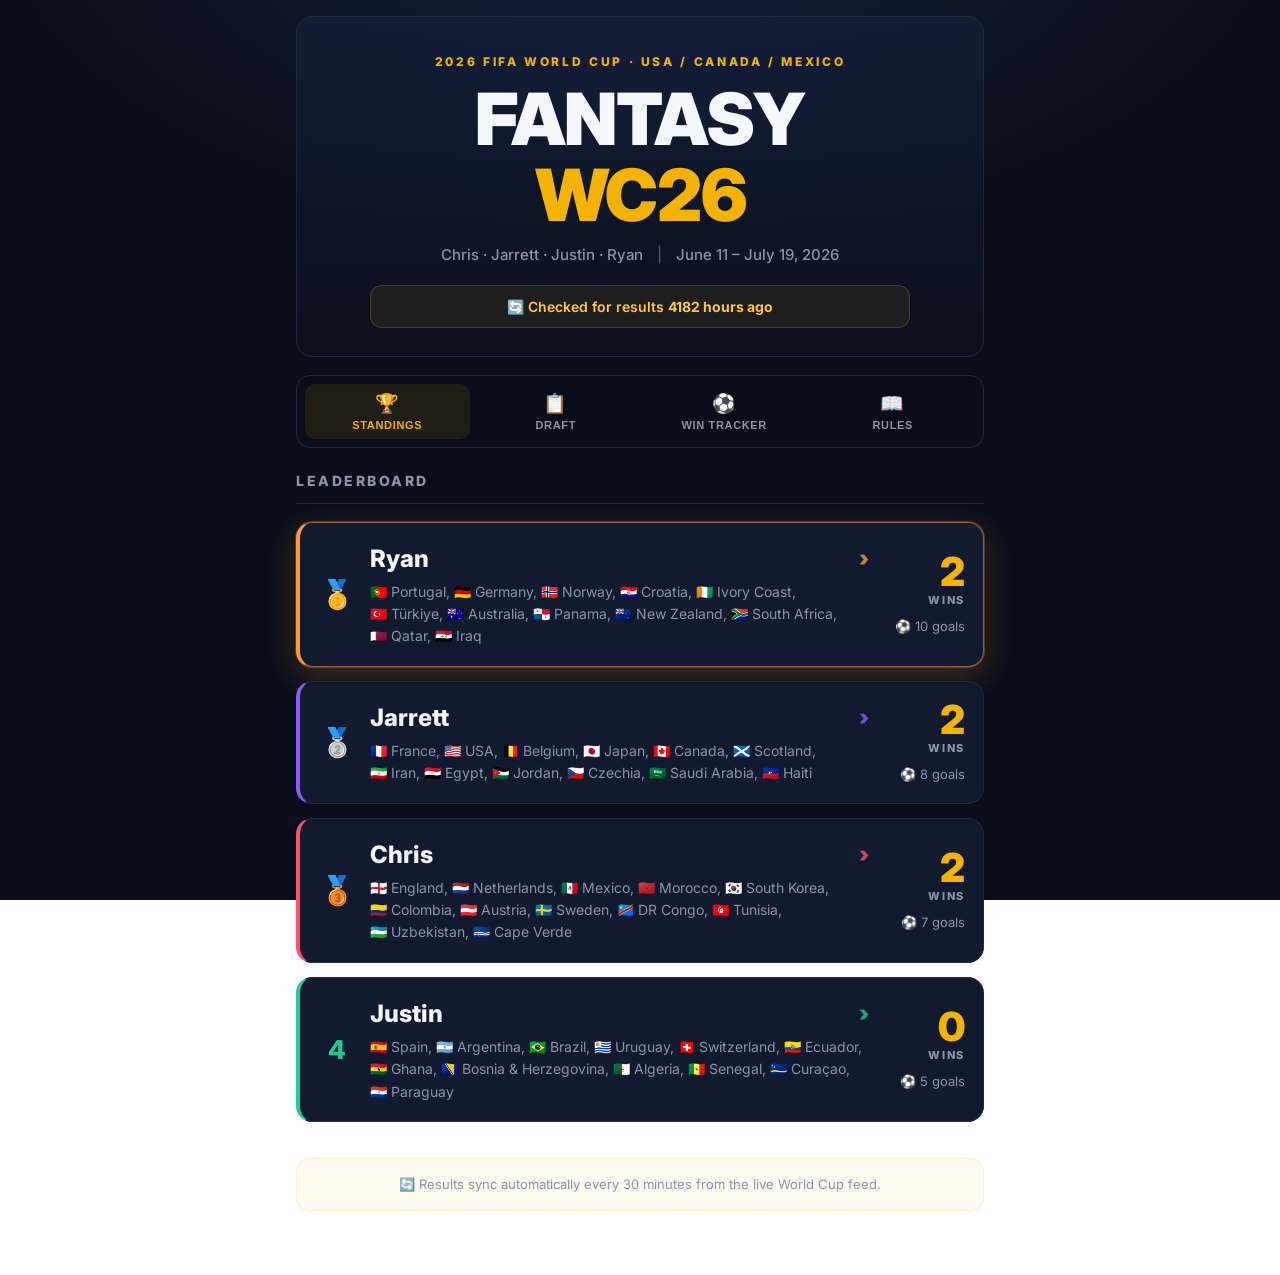
==== commit 6b717ba2: "Fix hard reload: wipe SW + caches before reloading, bust matches.json CDN cache location.reload() go" ====
--- a/index.html
+++ b/index.html
@@ -28,7 +28,7 @@
         <span class="hero__sep">|</span>
         <span id="heroDates">June 11 – July 19, 2026</span>
       </p>
-      <p class="hero__sync" id="syncLine">🔄 Loading results… <button class="sync-refresh" onclick="location.reload()" title="Force refresh">↺</button></p>
+      <p class="hero__sync" id="syncLine">🔄 Loading results… <button class="sync-refresh" id="hardReloadBtn" title="Force refresh">↺</button></p>
     </header>
 
     <!-- Tabs -->
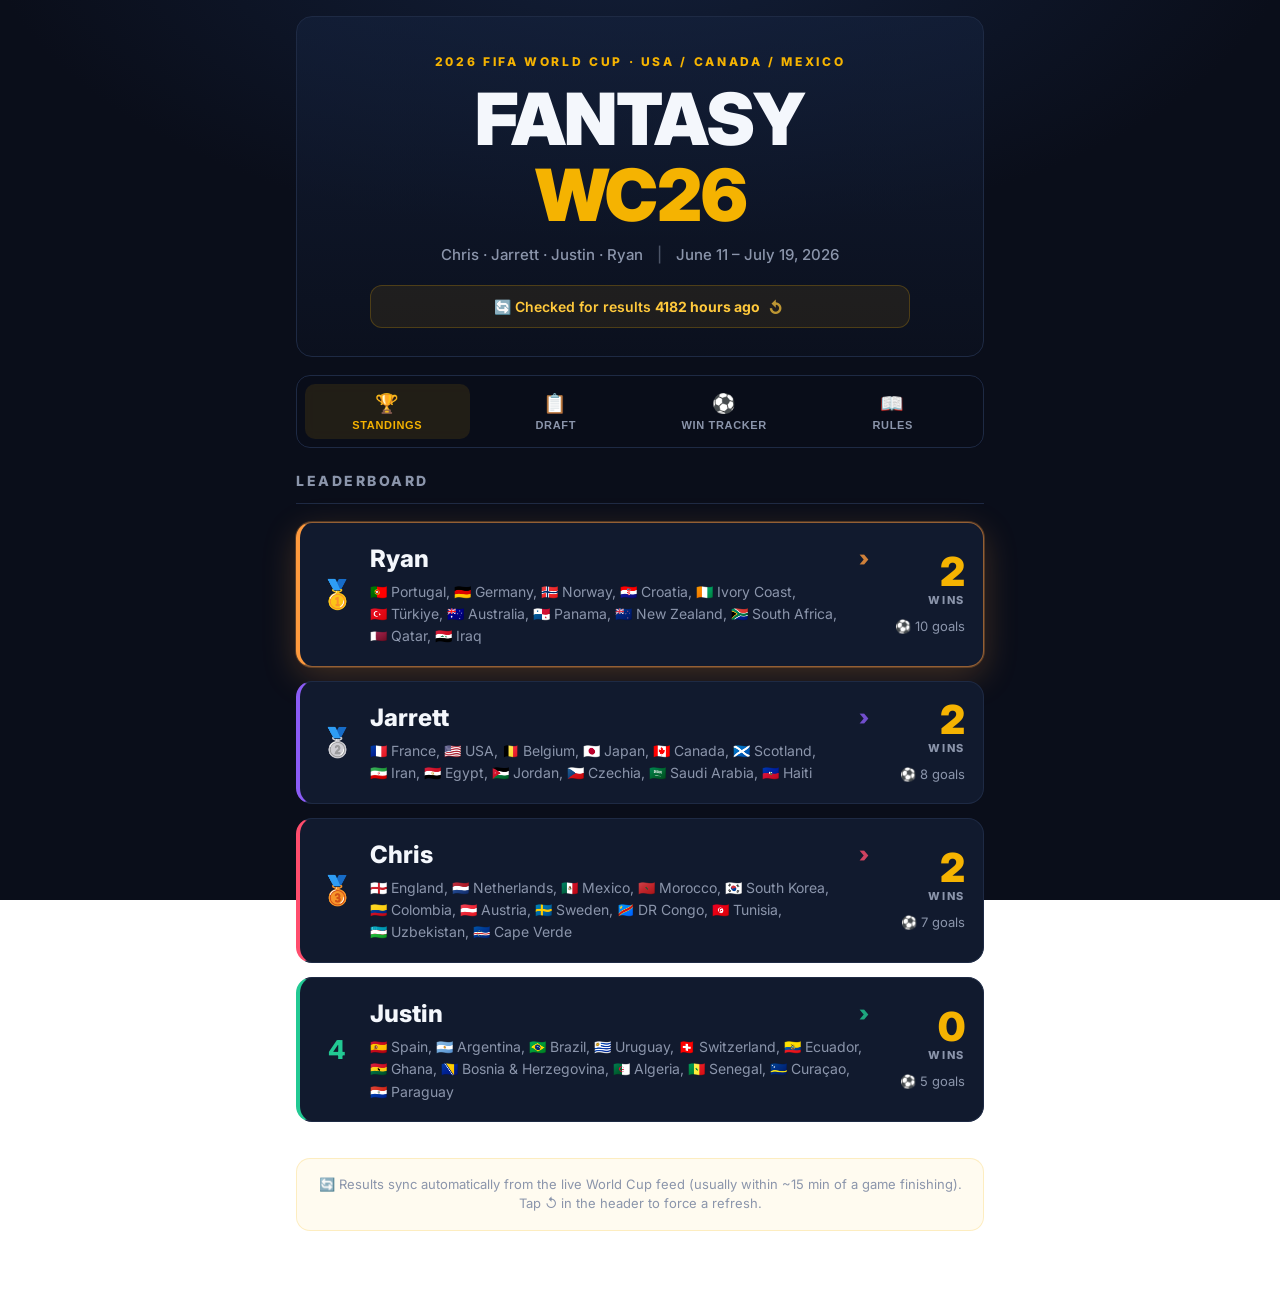
==== commit 7c129094: "Fix refresh button being wiped on render; run results sync every 5 min Two real bugs behind "results" ====
--- a/index.html
+++ b/index.html
@@ -28,7 +28,7 @@
         <span class="hero__sep">|</span>
         <span id="heroDates">June 11 – July 19, 2026</span>
       </p>
-      <p class="hero__sync" id="syncLine">🔄 Loading results… <button class="sync-refresh" id="hardReloadBtn" title="Force refresh">↺</button></p>
+      <p class="hero__sync" id="syncLine"><span id="syncText">🔄 Loading results…</span> <button class="sync-refresh" id="hardReloadBtn" title="Force refresh">↺</button></p>
     </header>
 
     <!-- Tabs -->
@@ -48,7 +48,7 @@
 
     <footer class="footer">
       <div class="note">
-        🔄 Results sync automatically every 30 minutes from the live World Cup feed.
+        🔄 Results sync automatically from the live World Cup feed (usually within ~15 min of a game finishing). Tap ↺ in the header to force a refresh.
       </div>
     </footer>
   </div>
